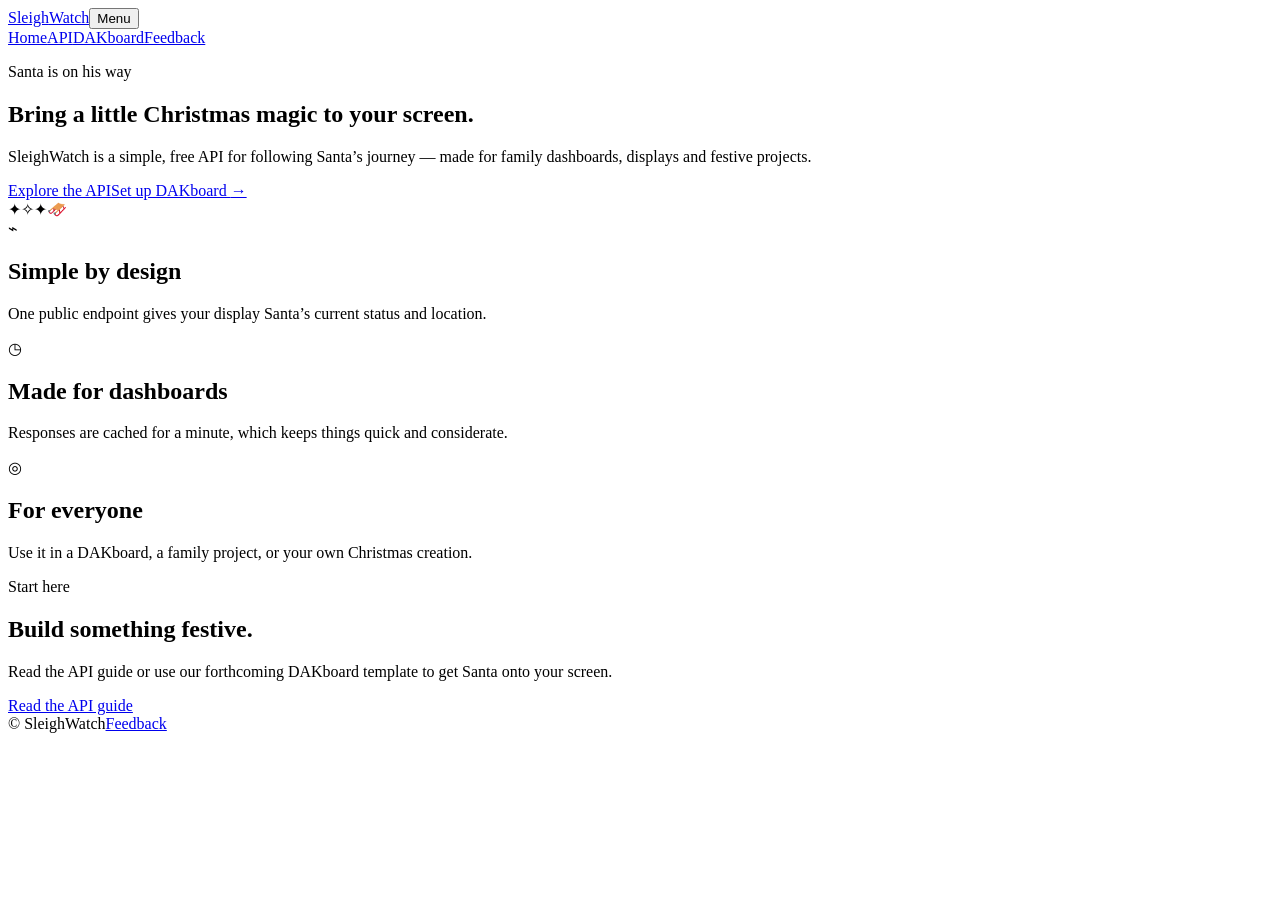
==== site/index.html @ 3921ee6d "Added site" ====
<!doctype html>
<html lang="en-GB">
<head>
  <meta charset="utf-8">
  <meta name="viewport" content="width=device-width, initial-scale=1">
  <meta name="description" content="SleighWatch is a free, friendly Santa tracker API for displays, dashboards and Christmas projects.">
  <link rel="canonical" href="https://sleighwatch.com/">
  <meta property="og:title" content="SleighWatch — Follow Santa's journey">
  <meta property="og:description" content="A simple Santa tracker API for displays, dashboards and Christmas projects.">
  <meta property="og:url" content="https://sleighwatch.com/">
  <meta property="og:type" content="website">
  <title>SleighWatch — Follow Santa's journey</title>
  <link rel="stylesheet" href="/assets/styles.css">
  <script type="application/ld+json">{"@context":"https://schema.org","@type":"WebSite","name":"SleighWatch","url":"https://sleighwatch.com/","description":"A friendly Santa tracker API for Christmas displays and dashboards."}</script>
</head>
<body>
  <header class="site-header"><a class="brand" href="/" aria-label="SleighWatch home">Sleigh<span>Watch</span></a><button class="menu" aria-expanded="false" aria-controls="navigation">Menu</button><nav id="navigation"><a href="/" aria-current="page">Home</a><a href="/api/">API</a><a href="/dakboard/">DAKboard</a><a href="/feedback/">Feedback</a></nav></header>
  <main>
    <section class="hero"><p class="eyebrow">Santa is on his way</p><h1>Bring a little Christmas magic to your screen.</h1><p class="lead">SleighWatch is a simple, free API for following Santa’s journey — made for family dashboards, displays and festive projects.</p><div class="actions"><a class="button" href="/api/">Explore the API</a><a class="text-link" href="/dakboard/">Set up DAKboard <span aria-hidden="true">→</span></a></div><div class="night" aria-hidden="true"><span>✦</span><span>✧</span><span>✦</span><span class="sleigh">🛷</span></div></section>
    <section class="features" aria-label="What SleighWatch offers"><article><span class="icon">⌁</span><h2>Simple by design</h2><p>One public endpoint gives your display Santa’s current status and location.</p></article><article><span class="icon">◷</span><h2>Made for dashboards</h2><p>Responses are cached for a minute, which keeps things quick and considerate.</p></article><article><span class="icon">◎</span><h2>For everyone</h2><p>Use it in a DAKboard, a family project, or your own Christmas creation.</p></article></section>
    <section class="callout"><div><p class="eyebrow">Start here</p><h2>Build something festive.</h2><p>Read the API guide or use our forthcoming DAKboard template to get Santa onto your screen.</p></div><a class="button button-light" href="/api/">Read the API guide</a></section>
  </main>
  <footer><span>© SleighWatch</span><a href="/feedback/">Feedback</a></footer><script src="/assets/site.js"></script>
</body></html>
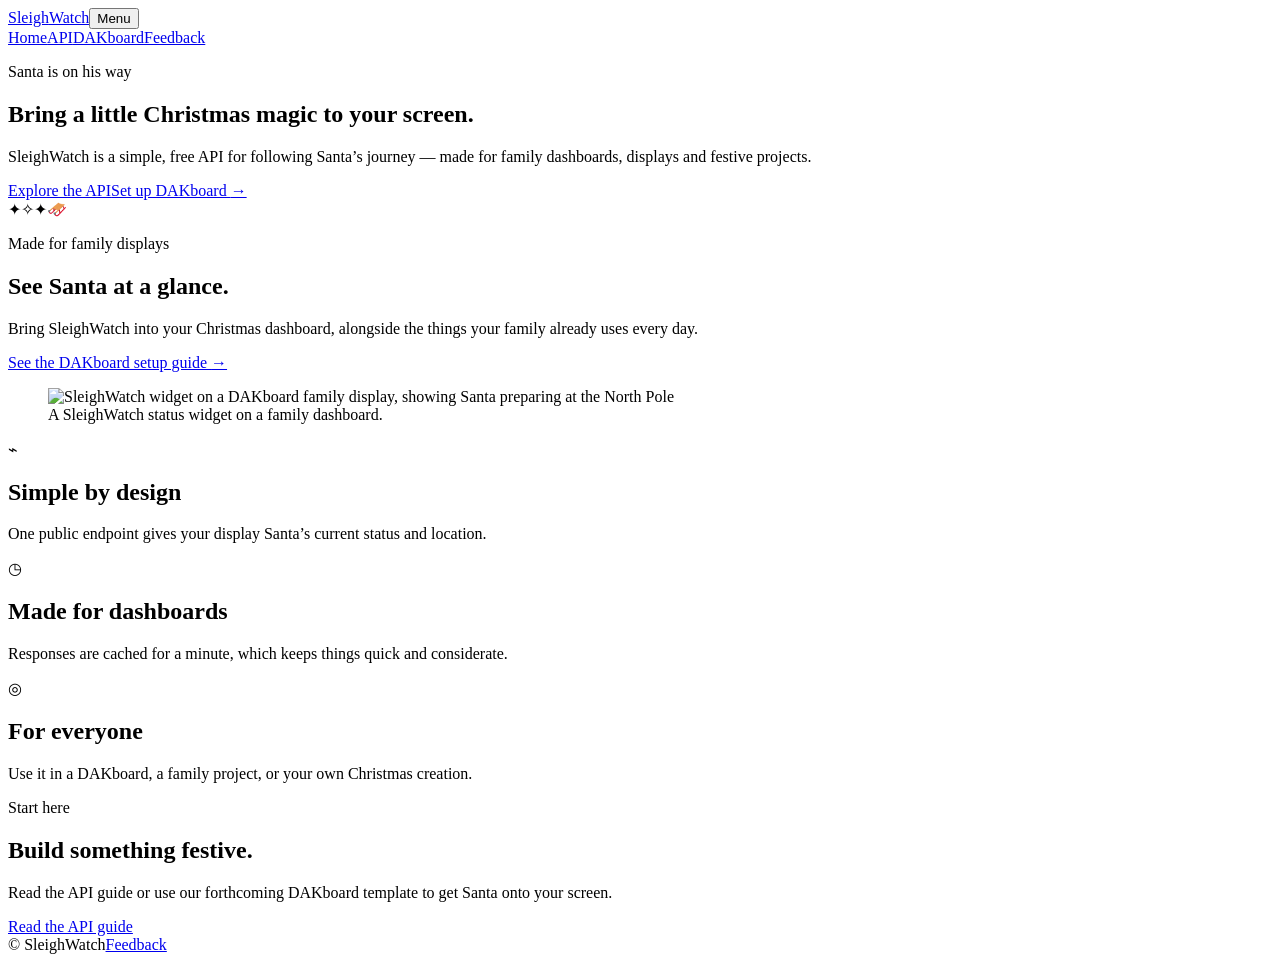
==== commit 70c1d7d3: "Added new screenshots for board, showing on Dakboard page and one in home page" ====
--- a/site/index.html
+++ b/site/index.html
@@ -17,6 +17,7 @@
   <header class="site-header"><a class="brand" href="/" aria-label="SleighWatch home">Sleigh<span>Watch</span></a><button class="menu" aria-expanded="false" aria-controls="navigation">Menu</button><nav id="navigation"><a href="/" aria-current="page">Home</a><a href="/api/">API</a><a href="/dakboard/">DAKboard</a><a href="/feedback/">Feedback</a></nav></header>
   <main>
     <section class="hero"><p class="eyebrow">Santa is on his way</p><h1>Bring a little Christmas magic to your screen.</h1><p class="lead">SleighWatch is a simple, free API for following Santa’s journey — made for family dashboards, displays and festive projects.</p><div class="actions"><a class="button" href="/api/">Explore the API</a><a class="text-link" href="/dakboard/">Set up DAKboard <span aria-hidden="true">→</span></a></div><div class="night" aria-hidden="true"><span>✦</span><span>✧</span><span>✦</span><span class="sleigh">🛷</span></div></section>
+    <section class="home-preview" aria-labelledby="home-preview-title"><div><p class="eyebrow">Made for family displays</p><h2 id="home-preview-title">See Santa at a glance.</h2><p>Bring SleighWatch into your Christmas dashboard, alongside the things your family already uses every day.</p><a class="text-link" href="/dakboard/">See the DAKboard setup guide <span aria-hidden="true">→</span></a></div><figure><img src="/assets/img/SantaPrep2.png" alt="SleighWatch widget on a DAKboard family display, showing Santa preparing at the North Pole"><figcaption>A SleighWatch status widget on a family dashboard.</figcaption></figure></section>
     <section class="features" aria-label="What SleighWatch offers"><article><span class="icon">⌁</span><h2>Simple by design</h2><p>One public endpoint gives your display Santa’s current status and location.</p></article><article><span class="icon">◷</span><h2>Made for dashboards</h2><p>Responses are cached for a minute, which keeps things quick and considerate.</p></article><article><span class="icon">◎</span><h2>For everyone</h2><p>Use it in a DAKboard, a family project, or your own Christmas creation.</p></article></section>
     <section class="callout"><div><p class="eyebrow">Start here</p><h2>Build something festive.</h2><p>Read the API guide or use our forthcoming DAKboard template to get Santa onto your screen.</p></div><a class="button button-light" href="/api/">Read the API guide</a></section>
   </main>
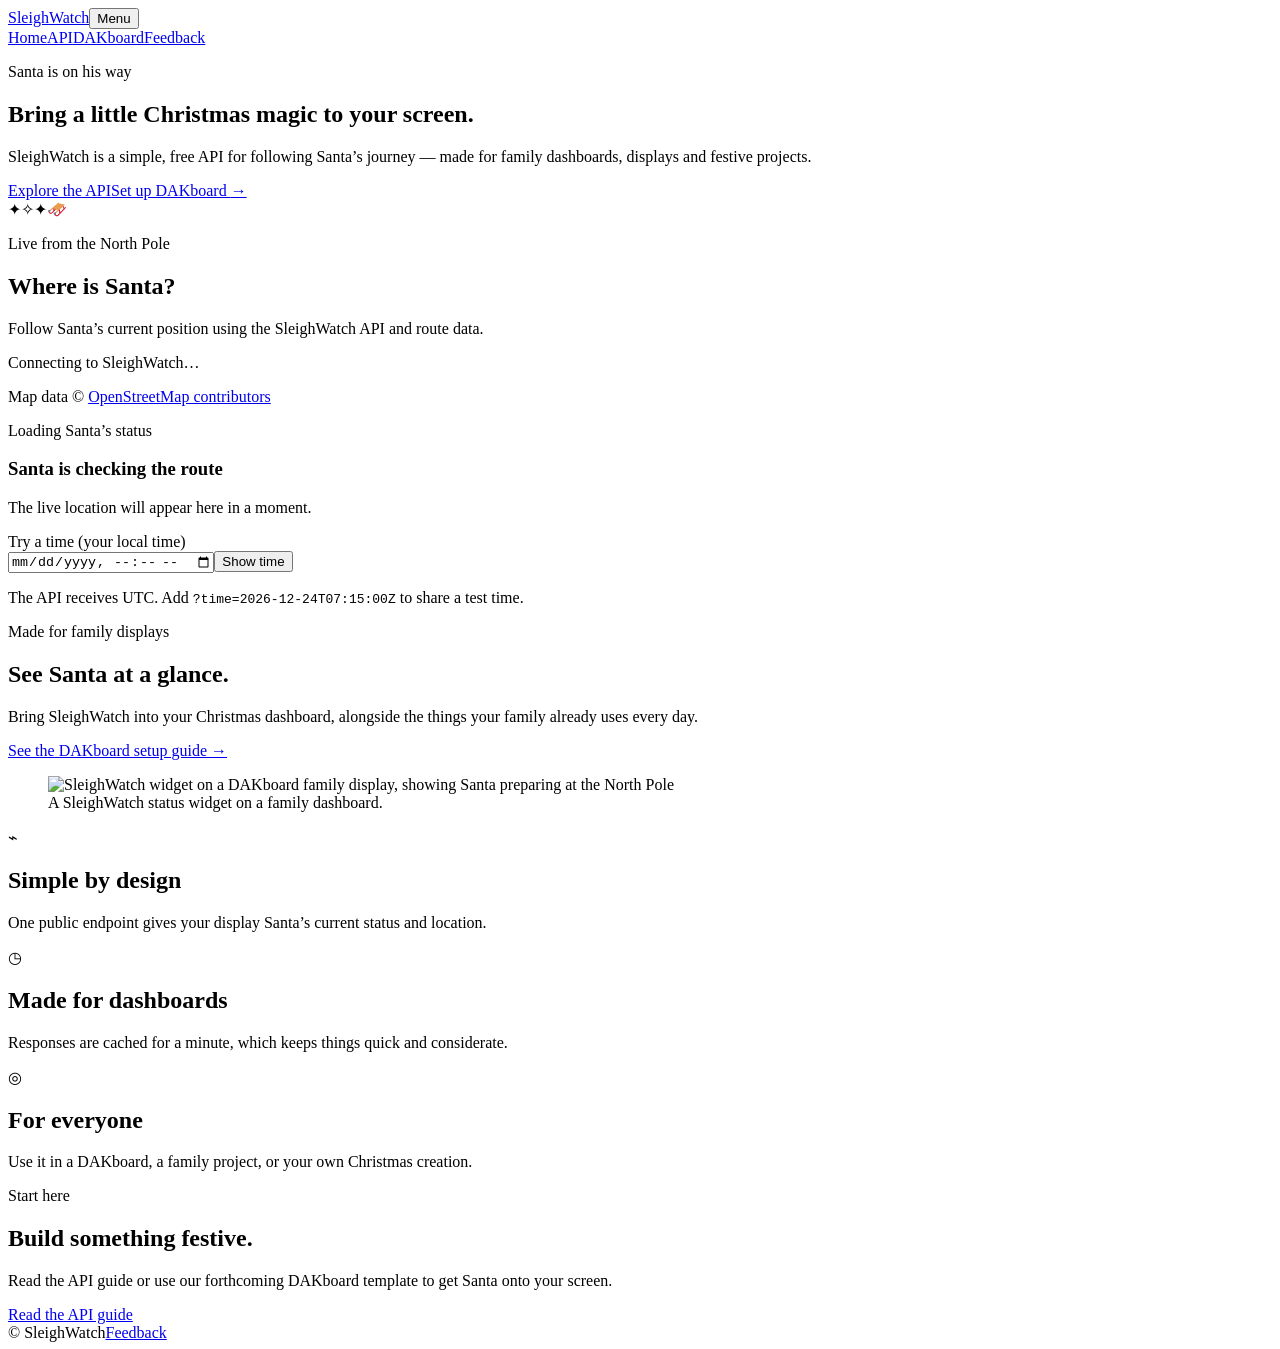
==== commit 271e9119: "Add live Santa map to SleighWatch site" ====
--- a/site/index.html
+++ b/site/index.html
@@ -10,6 +10,7 @@
   <meta property="og:url" content="https://sleighwatch.com/">
   <meta property="og:type" content="website">
   <title>SleighWatch — Follow Santa's journey</title>
+  <link rel="stylesheet" href="https://unpkg.com/leaflet@1.9.4/dist/leaflet.css" integrity="sha256-p4NxAoJBhIIN+hmNHrzRCf9tD/miZyoHS5obTRR9BMY=" crossorigin="">
   <link rel="stylesheet" href="/assets/styles.css">
   <script type="application/ld+json">{"@context":"https://schema.org","@type":"WebSite","name":"SleighWatch","url":"https://sleighwatch.com/","description":"A friendly Santa tracker API for Christmas displays and dashboards."}</script>
 </head>
@@ -17,9 +18,20 @@
   <header class="site-header"><a class="brand" href="/" aria-label="SleighWatch home">Sleigh<span>Watch</span></a><button class="menu" aria-expanded="false" aria-controls="navigation">Menu</button><nav id="navigation"><a href="/" aria-current="page">Home</a><a href="/api/">API</a><a href="/dakboard/">DAKboard</a><a href="/feedback/">Feedback</a></nav></header>
   <main>
     <section class="hero"><p class="eyebrow">Santa is on his way</p><h1>Bring a little Christmas magic to your screen.</h1><p class="lead">SleighWatch is a simple, free API for following Santa’s journey — made for family dashboards, displays and festive projects.</p><div class="actions"><a class="button" href="/api/">Explore the API</a><a class="text-link" href="/dakboard/">Set up DAKboard <span aria-hidden="true">→</span></a></div><div class="night" aria-hidden="true"><span>✦</span><span>✧</span><span>✦</span><span class="sleigh">🛷</span></div></section>
+    <section class="tracker" aria-labelledby="tracker-title">
+      <div class="tracker-heading"><div><p class="eyebrow">Live from the North Pole</p><h2 id="tracker-title">Where is Santa?</h2><p class="tracker-intro">Follow Santa’s current position using the SleighWatch API and route data.</p></div><p class="tracker-updated" id="tracker-updated" aria-live="polite">Connecting to SleighWatch…</p></div>
+      <div class="tracker-grid">
+        <div class="tracker-map-wrap"><div id="santa-map" role="region" aria-label="Map showing Santa's current location"></div><p class="map-credit">Map data © <a href="https://www.openstreetmap.org/copyright">OpenStreetMap contributors</a></p></div>
+        <aside class="tracker-card" aria-live="polite">
+          <div class="status-label"><span class="status-dot" id="status-dot"></span><span id="santa-status">Loading Santa’s status</span></div>
+          <h3 id="santa-location">Santa is checking the route</h3><p id="santa-description">The live location will appear here in a moment.</p>
+          <form id="time-form" class="time-form"><label for="santa-time">Try a time (your local time)</label><div class="time-controls"><input id="santa-time" type="datetime-local" step="60"><button class="button" type="submit">Show time</button></div><a class="text-link clear-time" id="clear-time" href="/" hidden>Return to live tracking</a><p class="time-hint" id="time-hint">The API receives UTC. Add <code>?time=2026-12-24T07:15:00Z</code> to share a test time.</p></form>
+        </aside>
+      </div>
+    </section>
     <section class="home-preview" aria-labelledby="home-preview-title"><div><p class="eyebrow">Made for family displays</p><h2 id="home-preview-title">See Santa at a glance.</h2><p>Bring SleighWatch into your Christmas dashboard, alongside the things your family already uses every day.</p><a class="text-link" href="/dakboard/">See the DAKboard setup guide <span aria-hidden="true">→</span></a></div><figure><img src="/assets/img/SantaPrep2.png" alt="SleighWatch widget on a DAKboard family display, showing Santa preparing at the North Pole"><figcaption>A SleighWatch status widget on a family dashboard.</figcaption></figure></section>
     <section class="features" aria-label="What SleighWatch offers"><article><span class="icon">⌁</span><h2>Simple by design</h2><p>One public endpoint gives your display Santa’s current status and location.</p></article><article><span class="icon">◷</span><h2>Made for dashboards</h2><p>Responses are cached for a minute, which keeps things quick and considerate.</p></article><article><span class="icon">◎</span><h2>For everyone</h2><p>Use it in a DAKboard, a family project, or your own Christmas creation.</p></article></section>
     <section class="callout"><div><p class="eyebrow">Start here</p><h2>Build something festive.</h2><p>Read the API guide or use our forthcoming DAKboard template to get Santa onto your screen.</p></div><a class="button button-light" href="/api/">Read the API guide</a></section>
   </main>
-  <footer><span>© SleighWatch</span><a href="/feedback/">Feedback</a></footer><script src="/assets/site.js"></script>
+  <footer><span>© SleighWatch</span><a href="/feedback/">Feedback</a></footer><script src="https://unpkg.com/leaflet@1.9.4/dist/leaflet.js" integrity="sha256-20nQCchB9co0qIjJZRGuk2/Z9VM+kNiyxNV1lvTlZBo=" crossorigin=""></script><script src="/assets/site.js"></script>
 </body></html>
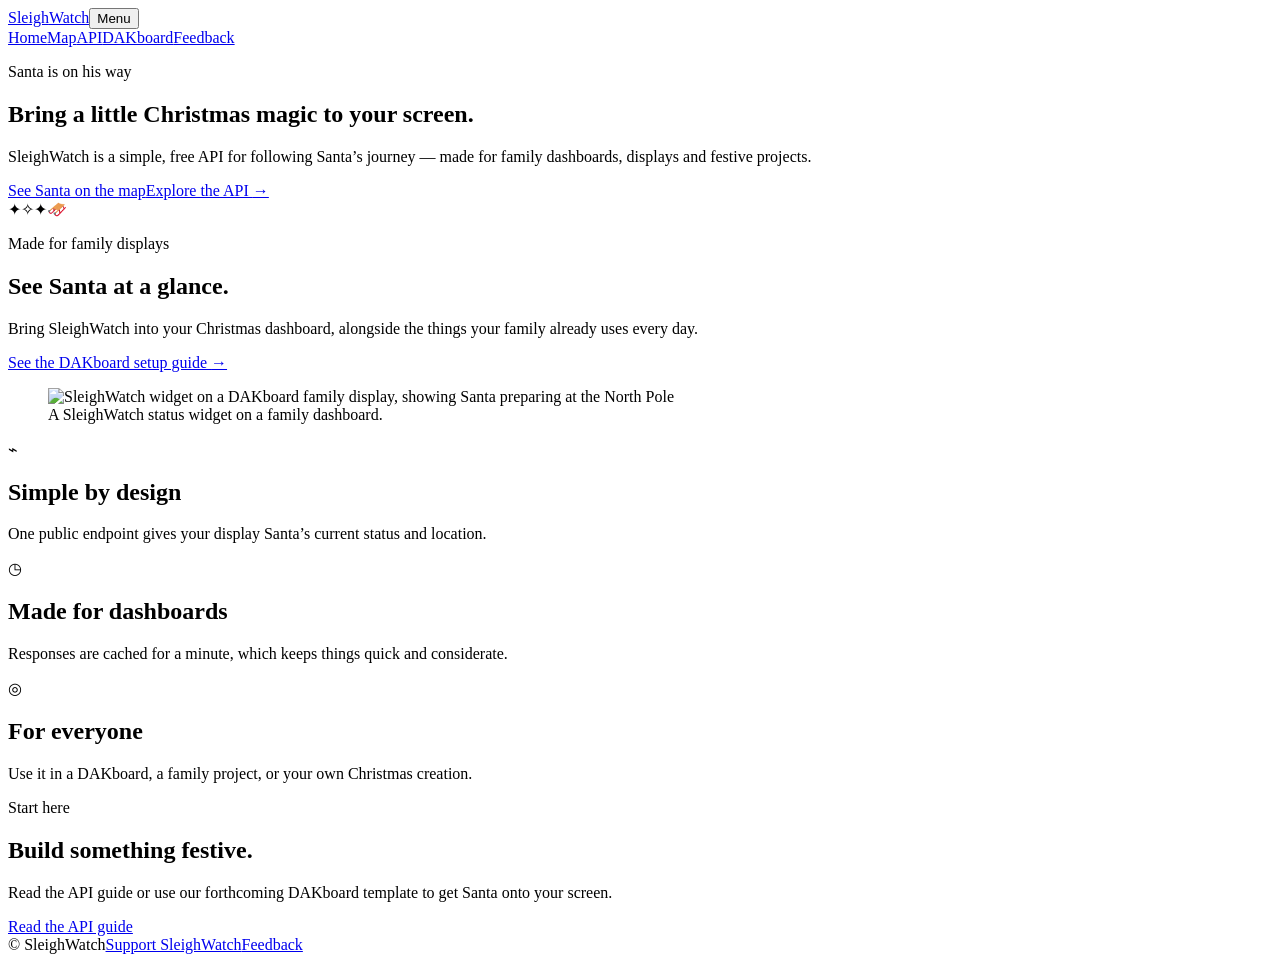
==== commit 43956b63: "Added map to the site Couple of small API updates Added Contribute link" ====
--- a/site/index.html
+++ b/site/index.html
@@ -10,28 +10,16 @@
   <meta property="og:url" content="https://sleighwatch.com/">
   <meta property="og:type" content="website">
   <title>SleighWatch — Follow Santa's journey</title>
-  <link rel="stylesheet" href="https://unpkg.com/leaflet@1.9.4/dist/leaflet.css" integrity="sha256-p4NxAoJBhIIN+hmNHrzRCf9tD/miZyoHS5obTRR9BMY=" crossorigin="">
   <link rel="stylesheet" href="/assets/styles.css">
   <script type="application/ld+json">{"@context":"https://schema.org","@type":"WebSite","name":"SleighWatch","url":"https://sleighwatch.com/","description":"A friendly Santa tracker API for Christmas displays and dashboards."}</script>
 </head>
 <body>
-  <header class="site-header"><a class="brand" href="/" aria-label="SleighWatch home">Sleigh<span>Watch</span></a><button class="menu" aria-expanded="false" aria-controls="navigation">Menu</button><nav id="navigation"><a href="/" aria-current="page">Home</a><a href="/api/">API</a><a href="/dakboard/">DAKboard</a><a href="/feedback/">Feedback</a></nav></header>
+  <header class="site-header"><a class="brand" href="/" aria-label="SleighWatch home">Sleigh<span>Watch</span></a><button class="menu" aria-expanded="false" aria-controls="navigation">Menu</button><nav id="navigation"><a href="/" aria-current="page">Home</a><a href="/map/">Map</a><a href="/api/">API</a><a href="/dakboard/">DAKboard</a><a href="/feedback/">Feedback</a></nav></header>
   <main>
-    <section class="hero"><p class="eyebrow">Santa is on his way</p><h1>Bring a little Christmas magic to your screen.</h1><p class="lead">SleighWatch is a simple, free API for following Santa’s journey — made for family dashboards, displays and festive projects.</p><div class="actions"><a class="button" href="/api/">Explore the API</a><a class="text-link" href="/dakboard/">Set up DAKboard <span aria-hidden="true">→</span></a></div><div class="night" aria-hidden="true"><span>✦</span><span>✧</span><span>✦</span><span class="sleigh">🛷</span></div></section>
-    <section class="tracker" aria-labelledby="tracker-title">
-      <div class="tracker-heading"><div><p class="eyebrow">Live from the North Pole</p><h2 id="tracker-title">Where is Santa?</h2><p class="tracker-intro">Follow Santa’s current position using the SleighWatch API and route data.</p></div><p class="tracker-updated" id="tracker-updated" aria-live="polite">Connecting to SleighWatch…</p></div>
-      <div class="tracker-grid">
-        <div class="tracker-map-wrap"><div id="santa-map" role="region" aria-label="Map showing Santa's current location"></div><p class="map-credit">Map data © <a href="https://www.openstreetmap.org/copyright">OpenStreetMap contributors</a></p></div>
-        <aside class="tracker-card" aria-live="polite">
-          <div class="status-label"><span class="status-dot" id="status-dot"></span><span id="santa-status">Loading Santa’s status</span></div>
-          <h3 id="santa-location">Santa is checking the route</h3><p id="santa-description">The live location will appear here in a moment.</p>
-          <form id="time-form" class="time-form"><label for="santa-time">Try a time (your local time)</label><div class="time-controls"><input id="santa-time" type="datetime-local" step="60"><button class="button" type="submit">Show time</button></div><a class="text-link clear-time" id="clear-time" href="/" hidden>Return to live tracking</a><p class="time-hint" id="time-hint">The API receives UTC. Add <code>?time=2026-12-24T07:15:00Z</code> to share a test time.</p></form>
-        </aside>
-      </div>
-    </section>
+    <section class="hero"><p class="eyebrow">Santa is on his way</p><h1>Bring a little Christmas magic to your screen.</h1><p class="lead">SleighWatch is a simple, free API for following Santa’s journey — made for family dashboards, displays and festive projects.</p><div class="actions"><a class="button" href="/map/">See Santa on the map</a><a class="text-link" href="/api/">Explore the API <span aria-hidden="true">→</span></a></div><div class="night" aria-hidden="true"><span>✦</span><span>✧</span><span>✦</span><span class="sleigh">🛷</span></div></section>
     <section class="home-preview" aria-labelledby="home-preview-title"><div><p class="eyebrow">Made for family displays</p><h2 id="home-preview-title">See Santa at a glance.</h2><p>Bring SleighWatch into your Christmas dashboard, alongside the things your family already uses every day.</p><a class="text-link" href="/dakboard/">See the DAKboard setup guide <span aria-hidden="true">→</span></a></div><figure><img src="/assets/img/SantaPrep2.png" alt="SleighWatch widget on a DAKboard family display, showing Santa preparing at the North Pole"><figcaption>A SleighWatch status widget on a family dashboard.</figcaption></figure></section>
     <section class="features" aria-label="What SleighWatch offers"><article><span class="icon">⌁</span><h2>Simple by design</h2><p>One public endpoint gives your display Santa’s current status and location.</p></article><article><span class="icon">◷</span><h2>Made for dashboards</h2><p>Responses are cached for a minute, which keeps things quick and considerate.</p></article><article><span class="icon">◎</span><h2>For everyone</h2><p>Use it in a DAKboard, a family project, or your own Christmas creation.</p></article></section>
     <section class="callout"><div><p class="eyebrow">Start here</p><h2>Build something festive.</h2><p>Read the API guide or use our forthcoming DAKboard template to get Santa onto your screen.</p></div><a class="button button-light" href="/api/">Read the API guide</a></section>
   </main>
-  <footer><span>© SleighWatch</span><a href="/feedback/">Feedback</a></footer><script src="https://unpkg.com/leaflet@1.9.4/dist/leaflet.js" integrity="sha256-20nQCchB9co0qIjJZRGuk2/Z9VM+kNiyxNV1lvTlZBo=" crossorigin=""></script><script src="/assets/site.js"></script>
+  <footer><span>© SleighWatch</span><a href="https://ko-fi.com/sleighwatch" target="_blank" rel="noopener noreferrer">Support SleighWatch</a><a href="/feedback/">Feedback</a></footer><script src="/assets/site.js"></script>
 </body></html>
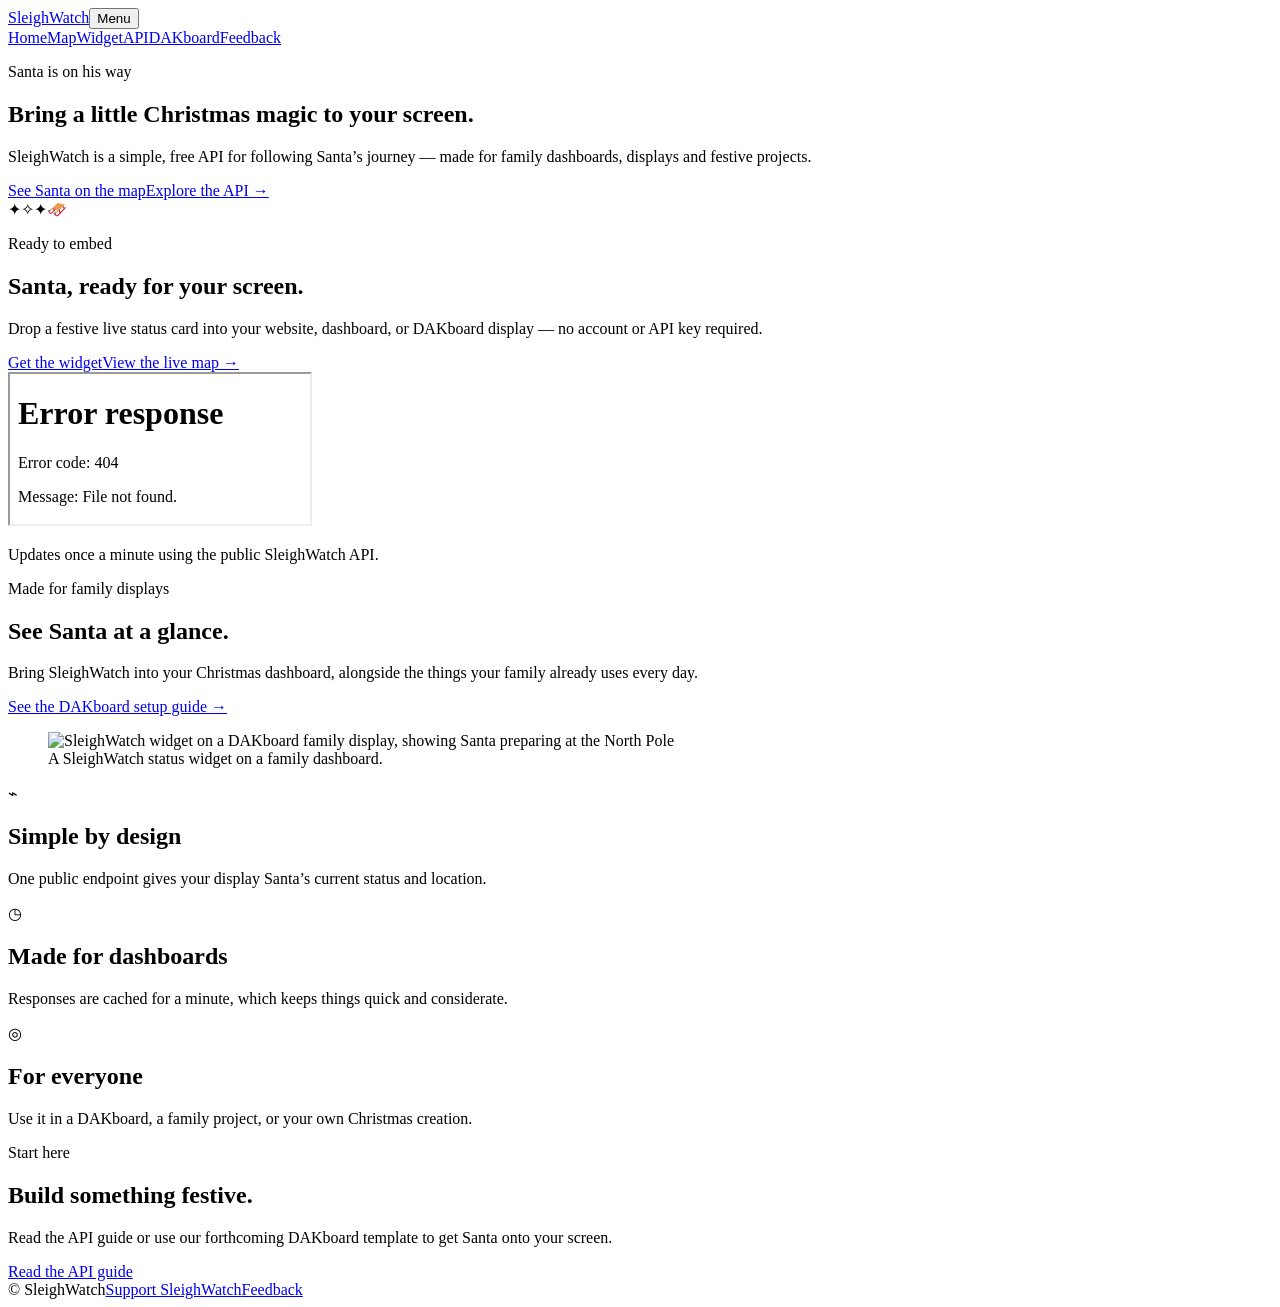
==== commit d71d2958: "Add widget" ====
--- a/site/index.html
+++ b/site/index.html
@@ -14,9 +14,10 @@
   <script type="application/ld+json">{"@context":"https://schema.org","@type":"WebSite","name":"SleighWatch","url":"https://sleighwatch.com/","description":"A friendly Santa tracker API for Christmas displays and dashboards."}</script>
 </head>
 <body>
-  <header class="site-header"><a class="brand" href="/" aria-label="SleighWatch home">Sleigh<span>Watch</span></a><button class="menu" aria-expanded="false" aria-controls="navigation">Menu</button><nav id="navigation"><a href="/" aria-current="page">Home</a><a href="/map/">Map</a><a href="/api/">API</a><a href="/dakboard/">DAKboard</a><a href="/feedback/">Feedback</a></nav></header>
+  <header class="site-header"><a class="brand" href="/" aria-label="SleighWatch home">Sleigh<span>Watch</span></a><button class="menu" aria-expanded="false" aria-controls="navigation">Menu</button><nav id="navigation"><a href="/" aria-current="page">Home</a><a href="/map/">Map</a><a href="/widgets/">Widget</a><a href="/api/">API</a><a href="/dakboard/">DAKboard</a><a href="/feedback/">Feedback</a></nav></header>
   <main>
     <section class="hero"><p class="eyebrow">Santa is on his way</p><h1>Bring a little Christmas magic to your screen.</h1><p class="lead">SleighWatch is a simple, free API for following Santa’s journey — made for family dashboards, displays and festive projects.</p><div class="actions"><a class="button" href="/map/">See Santa on the map</a><a class="text-link" href="/api/">Explore the API <span aria-hidden="true">→</span></a></div><div class="night" aria-hidden="true"><span>✦</span><span>✧</span><span>✦</span><span class="sleigh">🛷</span></div></section>
+    <section class="home-widget" aria-labelledby="home-widget-title"><div><p class="eyebrow">Ready to embed</p><h2 id="home-widget-title">Santa, ready for your screen.</h2><p>Drop a festive live status card into your website, dashboard, or DAKboard display — no account or API key required.</p><div class="actions"><a class="button" href="/widgets/">Get the widget</a><a class="text-link" href="/map/">View the live map <span aria-hidden="true">→</span></a></div></div><div class="home-widget-preview"><iframe src="/widget/v1/?lang=en-US" title="Live SleighWatch widget preview" loading="lazy"></iframe><p>Updates once a minute using the public SleighWatch API.</p></div></section>
     <section class="home-preview" aria-labelledby="home-preview-title"><div><p class="eyebrow">Made for family displays</p><h2 id="home-preview-title">See Santa at a glance.</h2><p>Bring SleighWatch into your Christmas dashboard, alongside the things your family already uses every day.</p><a class="text-link" href="/dakboard/">See the DAKboard setup guide <span aria-hidden="true">→</span></a></div><figure><img src="/assets/img/SantaPrep2.png" alt="SleighWatch widget on a DAKboard family display, showing Santa preparing at the North Pole"><figcaption>A SleighWatch status widget on a family dashboard.</figcaption></figure></section>
     <section class="features" aria-label="What SleighWatch offers"><article><span class="icon">⌁</span><h2>Simple by design</h2><p>One public endpoint gives your display Santa’s current status and location.</p></article><article><span class="icon">◷</span><h2>Made for dashboards</h2><p>Responses are cached for a minute, which keeps things quick and considerate.</p></article><article><span class="icon">◎</span><h2>For everyone</h2><p>Use it in a DAKboard, a family project, or your own Christmas creation.</p></article></section>
     <section class="callout"><div><p class="eyebrow">Start here</p><h2>Build something festive.</h2><p>Read the API guide or use our forthcoming DAKboard template to get Santa onto your screen.</p></div><a class="button button-light" href="/api/">Read the API guide</a></section>
